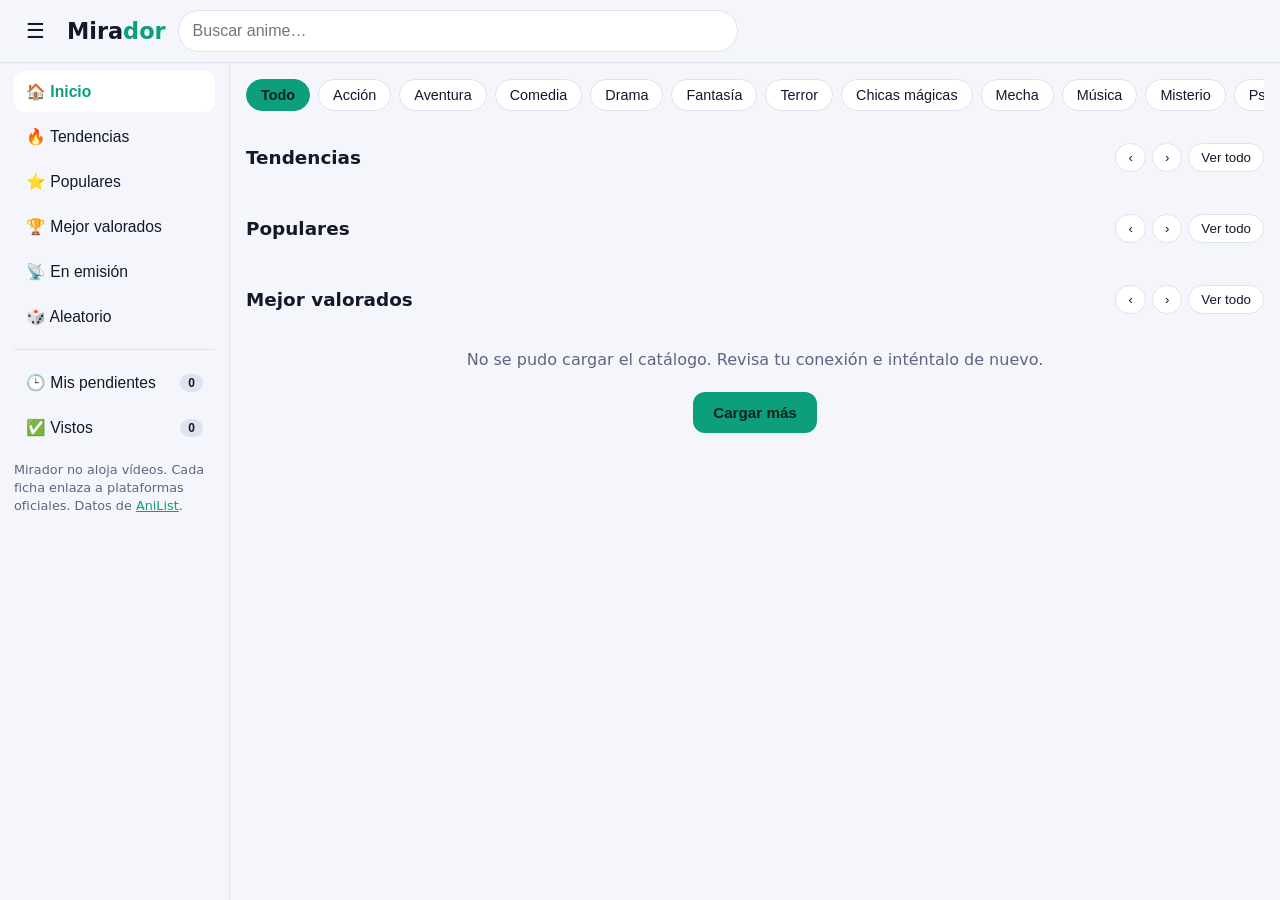
==== index.html @ 4ec0fd16 "Add files via upload" ====
<!doctype html>
<html lang="es">
<head>
<meta charset="utf-8">
<meta name="viewport" content="width=device-width, initial-scale=1">
<title>Mirador · Catálogo de anime</title>
<meta name="description" content="Descubre anime: tendencias, populares y mejor valorados, con enlaces a plataformas oficiales.">
<link rel="stylesheet" href="style.css">
</head>
<body>
<header class="top">
  <button class="icon" id="menu" aria-label="Menú">☰</button>
  <a href="#" class="logo" id="logo">Mira<span>dor</span></a>
  <form id="search-form" class="search" role="search">
    <input id="q" type="search" placeholder="Buscar anime…" autocomplete="off" aria-label="Buscar anime">
  </form>
</header>

<aside id="side" class="side">
  <nav>
    <button data-view="home" class="active">🏠 Inicio</button>
    <button data-view="trending">🔥 Tendencias</button>
    <button data-view="popular">⭐ Populares</button>
    <button data-view="top">🏆 Mejor valorados</button>
    <button data-view="airing">📡 En emisión</button>
    <button data-view="random">🎲 Aleatorio</button>
    <hr>
    <button data-view="pend">🕒 Mis pendientes <b id="n-pend">0</b></button>
    <button data-view="visto">✅ Vistos <b id="n-visto">0</b></button>
  </nav>
  <p class="note">Mirador no aloja vídeos. Cada ficha enlaza a plataformas oficiales. Datos de <a href="https://anilist.co" target="_blank" rel="noopener noreferrer">AniList</a>.</p>
</aside>

<main>
  <div class="chips" id="chips"></div>
  <h1 id="title" class="sr">Inicio</h1>
  <div id="content"></div>
  <p id="msg" class="msg" role="status"></p>
  <button id="more" class="btn" hidden>Cargar más</button>
</main>

<div id="modal" class="modal" hidden>
  <div class="sheet" role="dialog" aria-modal="true" aria-labelledby="m-title">
    <button class="icon close" id="close" aria-label="Cerrar">✕</button>
    <img id="m-img" alt="">
    <div class="m-body">
      <h2 id="m-title"></h2>
      <p class="meta" id="m-meta"></p>
      <div class="tags" id="m-tags"></div>
      <p id="m-desc" class="desc"></p>
      <div class="actions">
        <button class="btn" id="b-pend"></button>
        <button class="btn alt" id="b-visto"></button>
      </div>
      <h3>Dónde verlo (oficial)</h3>
      <div class="links" id="m-links"></div>
    </div>
  </div>
</div>

<script src="app.js"></script>
</body>
</html>
---- style.css ----
:root{--bg:#0f1420;--panel:#171e2e;--line:#27324a;--text:#eef2f9;--muted:#93a1ba;--acc:#3ddbb0;--acc2:#ffb347;--r:14px}
@media (prefers-color-scheme:light){:root{--bg:#f4f6fb;--panel:#fff;--line:#dde3ef;--text:#14192a;--muted:#5b6780;--acc:#0d9f7c;--acc2:#c76f00}}
*{box-sizing:border-box}
html,body{margin:0;background:var(--bg);color:var(--text);font-family:Inter,system-ui,-apple-system,'Segoe UI',sans-serif}
a{color:var(--acc)}
.sr{position:absolute;left:-9999px}
.top{position:sticky;top:0;z-index:20;display:flex;align-items:center;gap:12px;padding:10px 16px;background:var(--bg);border-bottom:1px solid var(--line)}
.logo{font-weight:800;font-size:1.4rem;text-decoration:none;color:var(--text)}.logo span{color:var(--acc)}
.search{flex:1;max-width:560px}
.search input{width:100%;padding:11px 14px;border-radius:999px;border:1px solid var(--line);background:var(--panel);color:var(--text);font-size:1rem}
.search input:focus{outline:2px solid var(--acc)}
.icon{background:none;border:0;color:var(--text);font-size:1.3rem;cursor:pointer;padding:6px 10px;border-radius:8px}
.icon:hover{background:var(--panel)}
.side{position:fixed;top:57px;bottom:0;left:0;width:230px;padding:14px;background:var(--bg);border-right:1px solid var(--line);overflow:auto;transform:translateX(-100%);transition:transform .2s;z-index:15}
.side.open{transform:none}
.side nav{display:flex;flex-direction:column;gap:4px}
.side button{display:flex;justify-content:space-between;align-items:center;text-align:left;padding:11px 12px;border:0;border-radius:10px;background:none;color:var(--text);font-size:.98rem;cursor:pointer}
.side button:hover{background:var(--panel)}
.side button.active{background:var(--panel);color:var(--acc);font-weight:700}
.side b{font-size:.75rem;background:var(--line);padding:2px 8px;border-radius:999px}
.side hr{border:0;border-top:1px solid var(--line);width:100%}
.note{color:var(--muted);font-size:.8rem;line-height:1.4}
main{padding:16px;max-width:1500px;margin:auto}
@media(min-width:1000px){.side{transform:none}main{margin-left:230px;max-width:none}}
.chips{display:flex;gap:8px;overflow-x:auto;padding-bottom:10px;scrollbar-width:thin}
.chip{flex:none;padding:7px 14px;border-radius:999px;border:1px solid var(--line);background:var(--panel);color:var(--text);cursor:pointer;font-size:.9rem}
.chip.on{background:var(--acc);color:#04241b;border-color:var(--acc);font-weight:700}
.row-head{display:flex;align-items:center;justify-content:space-between;margin:22px 0 10px}
.row-head h2{margin:0;font-size:1.15rem}
.row-head .nav{display:flex;gap:6px}
.row-head .nav button,.row-head .all{border:1px solid var(--line);background:var(--panel);color:var(--text);border-radius:999px;padding:6px 12px;cursor:pointer}
.row{display:flex;gap:14px;overflow-x:auto;scroll-behavior:smooth;padding-bottom:10px;scrollbar-width:none}
.row::-webkit-scrollbar{display:none}
.grid{display:grid;grid-template-columns:repeat(auto-fill,minmax(150px,1fr));gap:16px;margin-top:14px}
.card{flex:none;width:160px;background:none;border:0;padding:0;color:var(--text);text-align:left;cursor:pointer}
.grid .card{width:auto}
.card .poster{position:relative;aspect-ratio:2/3;border-radius:var(--r);overflow:hidden;background:var(--panel)}
.card img{width:100%;height:100%;object-fit:cover;display:block;transition:transform .2s}
.card:hover img,.card:focus-visible img{transform:scale(1.05)}
.card:focus-visible{outline:2px solid var(--acc);outline-offset:3px;border-radius:var(--r)}
.badge{position:absolute;top:8px;left:8px;background:rgba(0,0,0,.72);color:#ffd36b;font-size:.8rem;font-weight:700;padding:3px 8px;border-radius:8px}
.card .name{margin:8px 2px 0;font-size:.9rem;line-height:1.25;display:-webkit-box;-webkit-line-clamp:2;-webkit-box-orient:vertical;overflow:hidden}
.skeleton .poster{animation:pulse 1.2s infinite}
@keyframes pulse{50%{opacity:.45}}
@media(prefers-reduced-motion:reduce){.skeleton .poster{animation:none}.card img{transition:none}}
.msg{color:var(--muted);text-align:center;min-height:1.4em}
.btn{padding:12px 20px;border:0;border-radius:12px;background:var(--acc);color:#04241b;font-weight:700;font-size:.95rem;cursor:pointer}
.btn.alt{background:var(--panel);color:var(--text);border:1px solid var(--line)}
.btn.on{background:var(--acc2);color:#2a1800;border-color:var(--acc2)}
#more{display:block;margin:20px auto}
.modal{position:fixed;inset:0;z-index:50;background:rgba(0,0,0,.7);display:flex;align-items:center;justify-content:center;padding:14px}
.modal[hidden]{display:none}
.sheet{position:relative;display:flex;gap:20px;max-width:880px;width:100%;max-height:92vh;overflow:auto;background:var(--bg);border:1px solid var(--line);border-radius:18px;padding:20px}
.sheet img{width:230px;max-width:35%;align-self:flex-start;border-radius:var(--r)}
.close{position:absolute;top:8px;right:8px}
.m-body h2{margin:0 36px 6px 0}.m-body h3{margin:18px 0 8px;font-size:1rem}
.meta{color:var(--muted);margin:0 0 10px}
.tags{display:flex;flex-wrap:wrap;gap:6px;margin-bottom:12px}
.tags span{font-size:.8rem;border:1px solid var(--line);padding:3px 10px;border-radius:999px;background:var(--panel)}
.desc{line-height:1.55;white-space:pre-line}
.actions{display:flex;gap:10px;flex-wrap:wrap;margin-top:14px}
.links{display:flex;gap:8px;flex-wrap:wrap}
.links a{padding:9px 14px;border:1px solid var(--line);border-radius:10px;text-decoration:none;background:var(--panel)}
@media(max-width:640px){.sheet{flex-direction:column}.sheet img{width:160px;max-width:60%}}
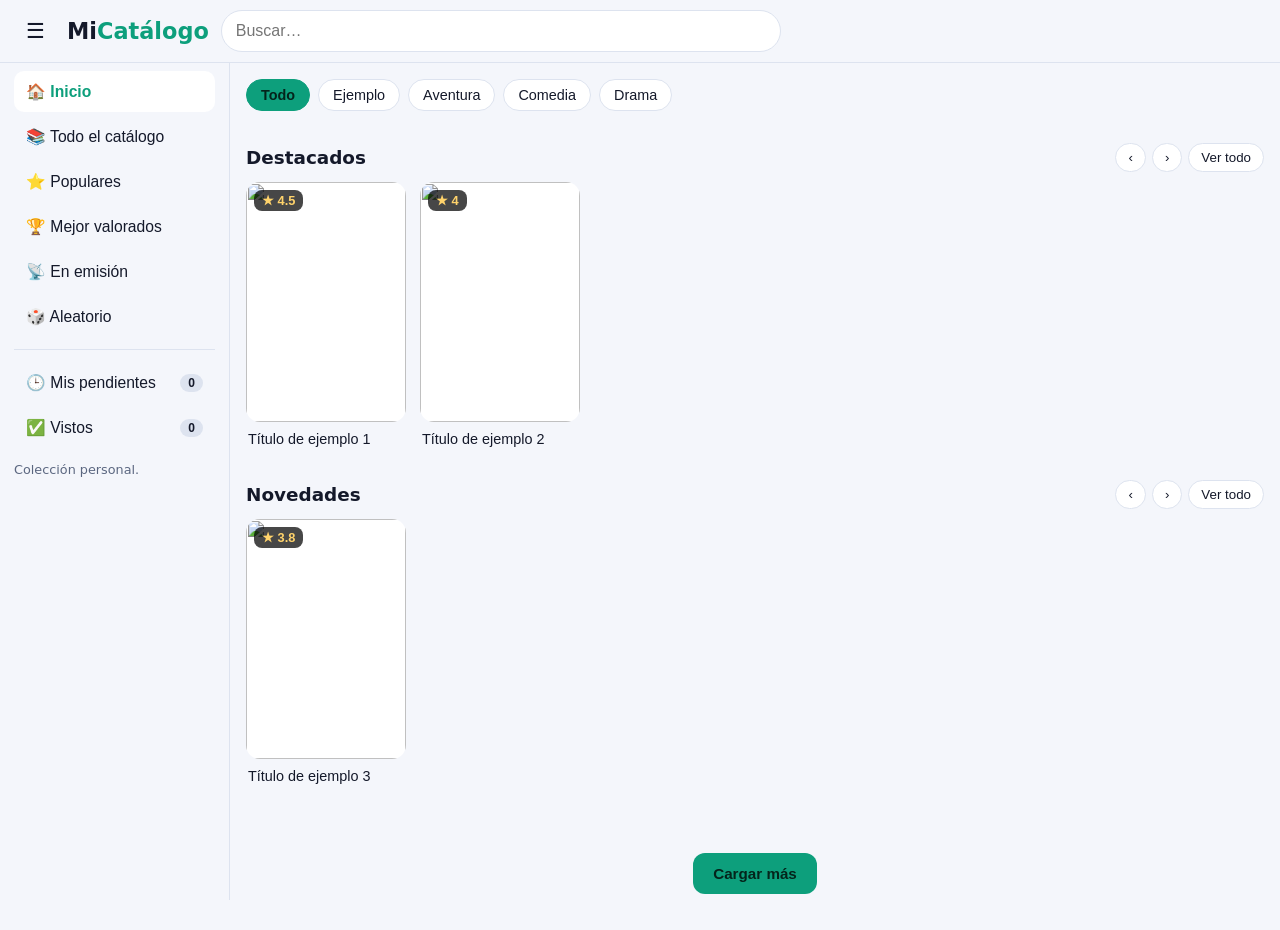
==== commit 20846cd9: "Add files via upload" ====
--- a/index.html
+++ b/index.html
@@ -28,7 +28,7 @@
     <button data-view="pend">🕒 Mis pendientes <b id="n-pend">0</b></button>
     <button data-view="visto">✅ Vistos <b id="n-visto">0</b></button>
   </nav>
-  <p class="note">Mirador no aloja vídeos. Cada ficha enlaza a plataformas oficiales. Datos de <a href="https://anilist.co" target="_blank" rel="noopener noreferrer">AniList</a>.</p>
+  <p class="note" id="note">Mirador no aloja vídeos. Cada ficha enlaza a plataformas oficiales. Datos de <a href="https://anilist.co" target="_blank" rel="noopener noreferrer">AniList</a>.</p>
 </aside>
 
 <main>
@@ -52,12 +52,13 @@
         <button class="btn" id="b-pend"></button>
         <button class="btn alt" id="b-visto"></button>
       </div>
-      <h3>Dónde verlo (oficial)</h3>
+      <h3 id="h-links">Dónde verlo (oficial)</h3>
       <div class="links" id="m-links"></div>
     </div>
   </div>
 </div>
 
+<script src="contenido.js"></script>
 <script src="app.js"></script>
 </body>
 </html>
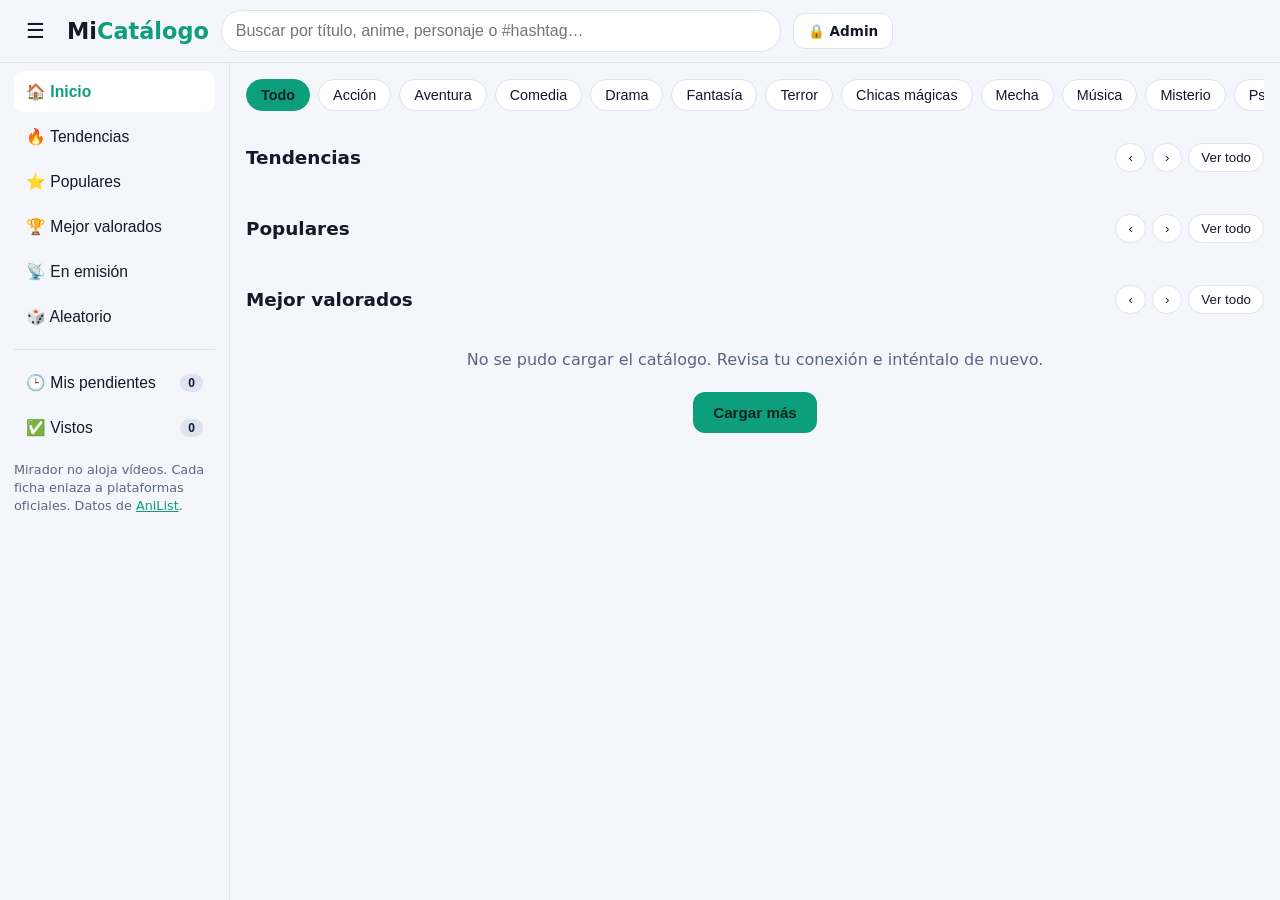
==== commit 726b56a2: "Add files via upload" ====
--- a/index.html
+++ b/index.html
@@ -14,6 +14,7 @@
   <form id="search-form" class="search" role="search">
     <input id="q" type="search" placeholder="Buscar anime…" autocomplete="off" aria-label="Buscar anime">
   </form>
+  <a class="btn alt adm-link" href="admin.html">🔒 Admin</a>
 </header>
 
 <aside id="side" class="side">
@@ -46,7 +47,9 @@
     <div class="m-body">
       <h2 id="m-title"></h2>
       <p class="meta" id="m-meta"></p>
+      <p class="meta" id="m-extra" hidden></p>
       <div class="tags" id="m-tags"></div>
+      <div class="tags" id="m-hash"></div>
       <p id="m-desc" class="desc"></p>
       <div class="actions">
         <button class="btn" id="b-pend"></button>
@@ -59,6 +62,15 @@
 </div>
 
 <script src="contenido.js"></script>
-<script src="app.js"></script>
+<script>
+// Carga los elementos subidos desde el panel admin (datos.json) y luego arranca la web
+fetch('datos.json?t=' + Date.now(), { cache: 'no-store' })
+  .then(function (r) { return r.ok ? r.json() : []; })
+  .catch(function () { return []; })
+  .then(function (d) {
+    window.CATALOGO = (window.CATALOGO || []).concat(Array.isArray(d) ? d : []);
+    var s = document.createElement('script'); s.src = 'app.js'; document.body.appendChild(s);
+  });
+</script>
 </body>
 </html>
--- a/style.css
+++ b/style.css
@@ -62,3 +62,6 @@
 .links{display:flex;gap:8px;flex-wrap:wrap}
 .links a{padding:9px 14px;border:1px solid var(--line);border-radius:10px;text-decoration:none;background:var(--panel)}
 @media(max-width:640px){.sheet{flex-direction:column}.sheet img{width:160px;max-width:60%}}
+.adm-link{text-decoration:none;padding:9px 14px;font-size:.85rem;white-space:nowrap}
+.tagbtn{border:1px solid var(--line);background:var(--panel);color:var(--acc);border-radius:999px;padding:4px 11px;font-size:.82rem;cursor:pointer}
+.tagbtn:hover{border-color:var(--acc)}
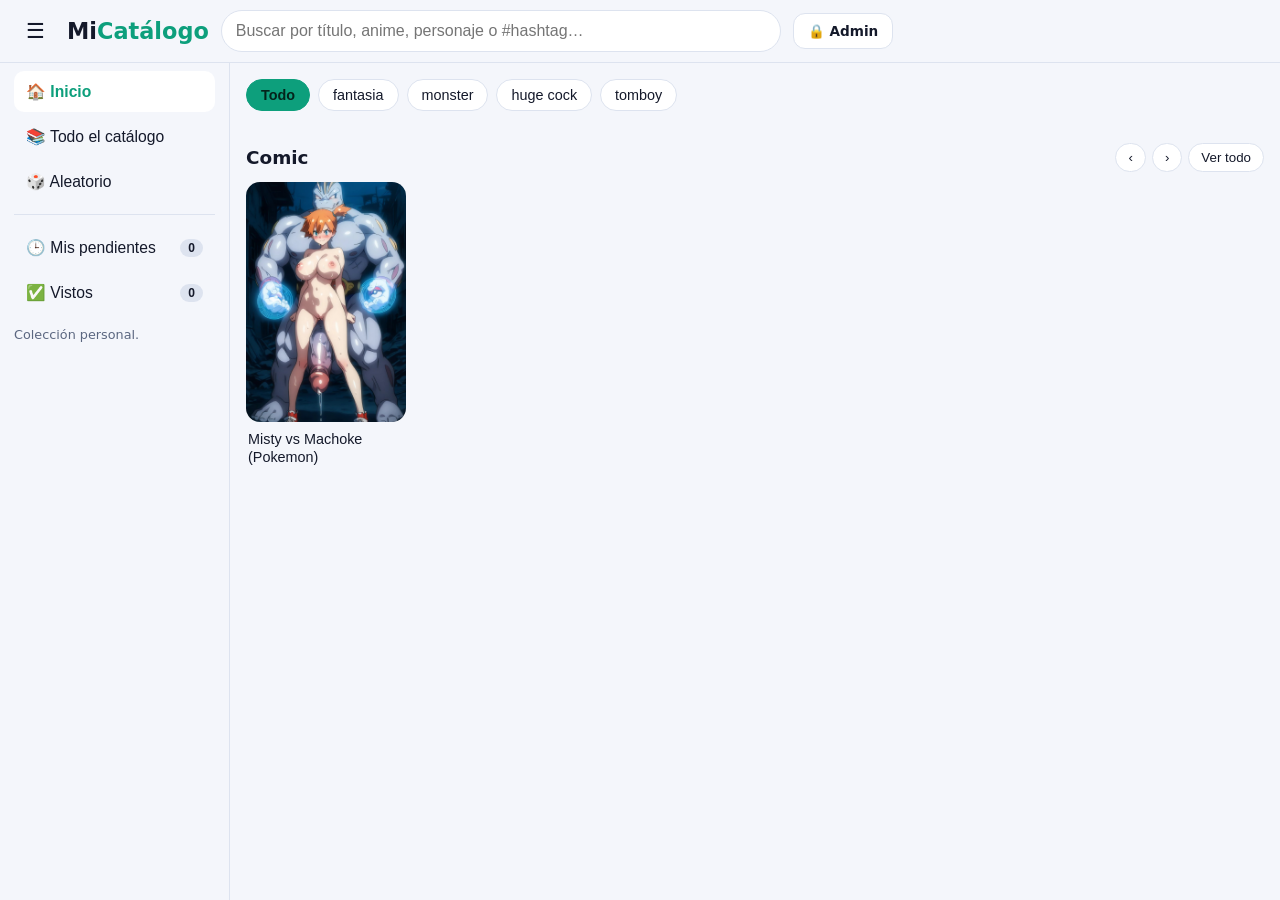
==== commit 6c98e9df: "Add files via upload" ====
--- a/index.html
+++ b/index.html
@@ -52,7 +52,8 @@
       <div class="tags" id="m-hash"></div>
       <p id="m-desc" class="desc"></p>
       <div class="actions">
-        <button class="btn" id="b-pend"></button>
+        <a class="btn" id="b-read" href="#" hidden>📖 Leer</a>
+        <button class="btn alt" id="b-pend"></button>
         <button class="btn alt" id="b-visto"></button>
       </div>
       <h3 id="h-links">Dónde verlo (oficial)</h3>
--- a/style.css
+++ b/style.css
@@ -65,3 +65,6 @@
 .adm-link{text-decoration:none;padding:9px 14px;font-size:.85rem;white-space:nowrap}
 .tagbtn{border:1px solid var(--line);background:var(--panel);color:var(--acc);border-radius:999px;padding:4px 11px;font-size:.82rem;cursor:pointer}
 .tagbtn:hover{border-color:var(--acc)}
+
+[hidden]{display:none!important}
+a.btn{text-decoration:none;display:inline-block}
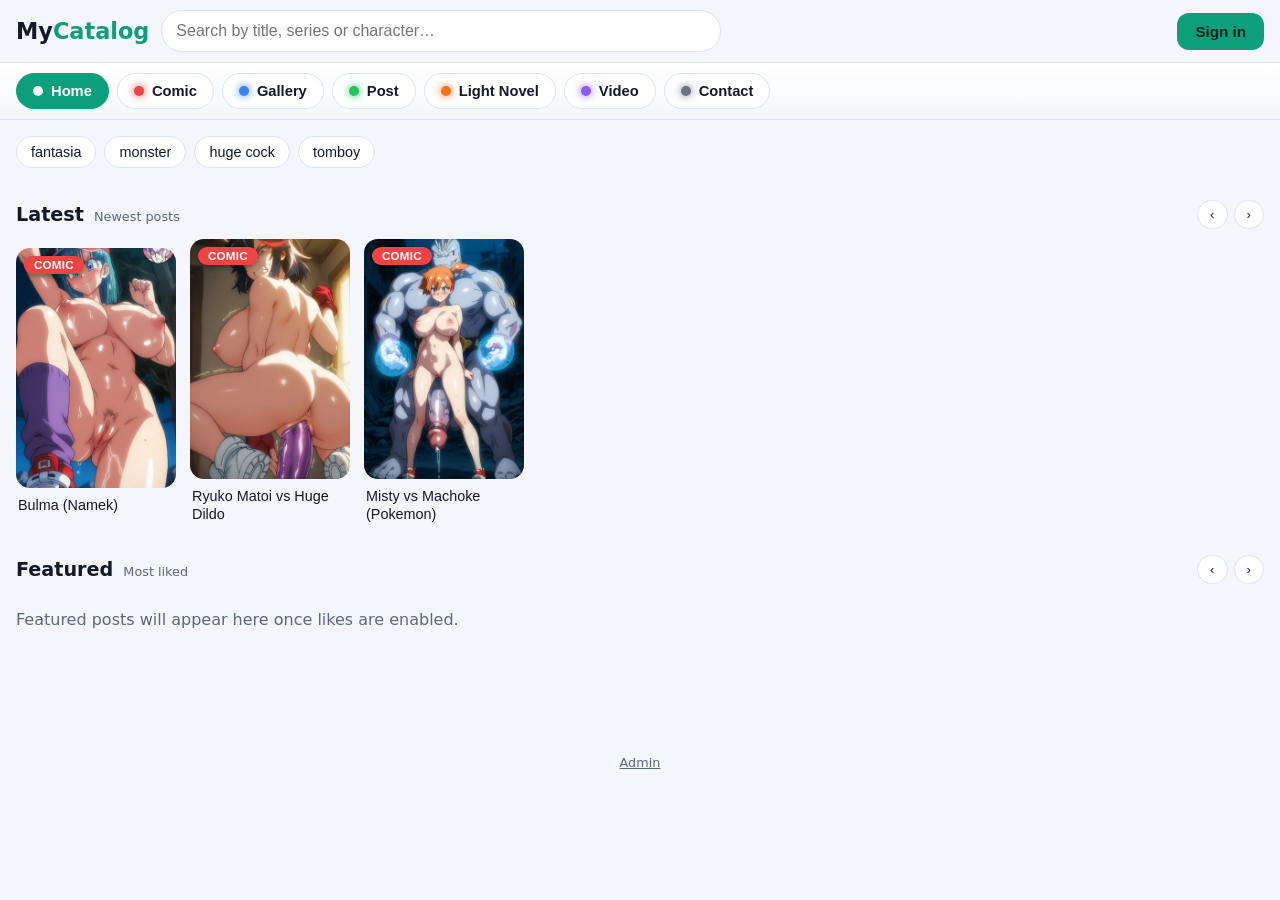
==== commit 108fdfde: "Add files via upload" ====
--- a/index.html
+++ b/index.html
@@ -1,77 +1,52 @@
 <!doctype html>
-<html lang="es">
+<html lang="en">
 <head>
 <meta charset="utf-8">
 <meta name="viewport" content="width=device-width, initial-scale=1">
-<title>Mirador · Catálogo de anime</title>
-<meta name="description" content="Descubre anime: tendencias, populares y mejor valorados, con enlaces a plataformas oficiales.">
+<title>My Catalog</title>
+<meta name="description" content="Comics, galleries, posts, light novels and videos.">
 <link rel="stylesheet" href="style.css">
 </head>
 <body>
 <header class="top">
-  <button class="icon" id="menu" aria-label="Menú">☰</button>
-  <a href="#" class="logo" id="logo">Mira<span>dor</span></a>
+  <a href="#" class="logo" id="logo">My<span>Catalog</span></a>
   <form id="search-form" class="search" role="search">
-    <input id="q" type="search" placeholder="Buscar anime…" autocomplete="off" aria-label="Buscar anime">
+    <input id="q" type="search" placeholder="Search…" autocomplete="off" aria-label="Search">
   </form>
-  <a class="btn alt adm-link" href="admin.html">🔒 Admin</a>
+  <div class="auth" id="auth"></div>
 </header>
 
-<aside id="side" class="side">
-  <nav>
-    <button data-view="home" class="active">🏠 Inicio</button>
-    <button data-view="trending">🔥 Tendencias</button>
-    <button data-view="popular">⭐ Populares</button>
-    <button data-view="top">🏆 Mejor valorados</button>
-    <button data-view="airing">📡 En emisión</button>
-    <button data-view="random">🎲 Aleatorio</button>
-    <hr>
-    <button data-view="pend">🕒 Mis pendientes <b id="n-pend">0</b></button>
-    <button data-view="visto">✅ Vistos <b id="n-visto">0</b></button>
-  </nav>
-  <p class="note" id="note">Mirador no aloja vídeos. Cada ficha enlaza a plataformas oficiales. Datos de <a href="https://anilist.co" target="_blank" rel="noopener noreferrer">AniList</a>.</p>
-</aside>
+<nav class="tabs" id="tabs" aria-label="Sections"></nav>
 
 <main>
-  <div class="chips" id="chips"></div>
-  <h1 id="title" class="sr">Inicio</h1>
+  <div class="chips" id="chips" aria-label="Genres"></div>
+  <h1 id="title" class="sr">Home</h1>
   <div id="content"></div>
   <p id="msg" class="msg" role="status"></p>
-  <button id="more" class="btn" hidden>Cargar más</button>
 </main>
+
+<footer class="foot"><a href="admin.html">Admin</a></footer>
 
 <div id="modal" class="modal" hidden>
   <div class="sheet" role="dialog" aria-modal="true" aria-labelledby="m-title">
-    <button class="icon close" id="close" aria-label="Cerrar">✕</button>
+    <button class="icon close" id="close" aria-label="Close">✕</button>
     <img id="m-img" alt="">
     <div class="m-body">
+      <span id="m-type"></span>
       <h2 id="m-title"></h2>
       <p class="meta" id="m-meta"></p>
-      <p class="meta" id="m-extra" hidden></p>
       <div class="tags" id="m-tags"></div>
-      <div class="tags" id="m-hash"></div>
       <p id="m-desc" class="desc"></p>
       <div class="actions">
-        <a class="btn" id="b-read" href="#" hidden>📖 Leer</a>
-        <button class="btn alt" id="b-pend"></button>
-        <button class="btn alt" id="b-visto"></button>
+        <a class="btn" id="b-read" href="#" hidden>📖 Read</a>
       </div>
-      <h3 id="h-links">Dónde verlo (oficial)</h3>
-      <div class="links" id="m-links"></div>
     </div>
   </div>
 </div>
 
 <script src="contenido.js"></script>
-<script>
-// Carga los elementos subidos desde el panel admin (datos.json) y luego arranca la web
-fetch('datos.json?t=' + Date.now(), { cache: 'no-store' })
-  .then(function (r) { return r.ok ? r.json() : []; })
-  .catch(function () { return []; })
-  .then(function (d) {
-    window.CATALOGO = (window.CATALOGO || []).concat(Array.isArray(d) ? d : []);
-    var s = document.createElement('script'); s.src = 'app.js'; document.body.appendChild(s);
-  });
-</script>
+<script src="data.js"></script>
+<script src="social.js"></script>
+<script src="app.js"></script>
 </body>
 </html>
--- a/style.css
+++ b/style.css
@@ -4,31 +4,49 @@
 html,body{margin:0;background:var(--bg);color:var(--text);font-family:Inter,system-ui,-apple-system,'Segoe UI',sans-serif}
 a{color:var(--acc)}
 .sr{position:absolute;left:-9999px}
-.top{position:sticky;top:0;z-index:20;display:flex;align-items:center;gap:12px;padding:10px 16px;background:var(--bg);border-bottom:1px solid var(--line)}
-.logo{font-weight:800;font-size:1.4rem;text-decoration:none;color:var(--text)}.logo span{color:var(--acc)}
-.search{flex:1;max-width:560px}
+[hidden]{display:none!important}
+.muted{color:var(--muted)}
+
+/* header */
+.top{position:sticky;top:0;z-index:30;display:flex;align-items:center;gap:12px;padding:10px 16px;background:var(--bg);border-bottom:1px solid var(--line)}
+.logo{font-weight:800;font-size:1.4rem;text-decoration:none;color:var(--text);white-space:nowrap}.logo span{color:var(--acc)}
+.search{flex:1;max-width:560px;min-width:0}
 .search input{width:100%;padding:11px 14px;border-radius:999px;border:1px solid var(--line);background:var(--panel);color:var(--text);font-size:1rem}
 .search input:focus{outline:2px solid var(--acc)}
+.auth{position:relative;margin-left:auto;flex:none}
 .icon{background:none;border:0;color:var(--text);font-size:1.3rem;cursor:pointer;padding:6px 10px;border-radius:8px}
 .icon:hover{background:var(--panel)}
-.side{position:fixed;top:57px;bottom:0;left:0;width:230px;padding:14px;background:var(--bg);border-right:1px solid var(--line);overflow:auto;transform:translateX(-100%);transition:transform .2s;z-index:15}
-.side.open{transform:none}
-.side nav{display:flex;flex-direction:column;gap:4px}
-.side button{display:flex;justify-content:space-between;align-items:center;text-align:left;padding:11px 12px;border:0;border-radius:10px;background:none;color:var(--text);font-size:.98rem;cursor:pointer}
-.side button:hover{background:var(--panel)}
-.side button.active{background:var(--panel);color:var(--acc);font-weight:700}
-.side b{font-size:.75rem;background:var(--line);padding:2px 8px;border-radius:999px}
-.side hr{border:0;border-top:1px solid var(--line);width:100%}
-.note{color:var(--muted);font-size:.8rem;line-height:1.4}
+
+/* buttons */
+.btn{padding:12px 20px;border:0;border-radius:12px;background:var(--acc);color:#04241b;font-weight:700;font-size:.95rem;cursor:pointer}
+.btn.alt{background:var(--panel);color:var(--text);border:1px solid var(--line)}
+.btn.on{background:var(--acc2);color:#2a1800;border-color:var(--acc2)}
+a.btn{text-decoration:none;display:inline-block}
+.adm-link{text-decoration:none;padding:9px 14px;font-size:.85rem;white-space:nowrap}
+.signin{padding:10px 18px}
+
+/* type tabs */
+.tabs{display:flex;gap:8px;overflow-x:auto;padding:10px 16px;border-bottom:1px solid var(--line);background:linear-gradient(180deg,var(--panel),var(--bg));scrollbar-width:none}
+.tabs::-webkit-scrollbar{display:none}
+.tab{--c:var(--acc);flex:none;display:flex;align-items:center;gap:8px;padding:9px 16px;border-radius:999px;border:1px solid var(--line);background:var(--panel);color:var(--text);font-weight:600;font-size:.92rem;cursor:pointer;transition:border-color .15s,transform .15s}
+.tab i{width:10px;height:10px;border-radius:50%;background:var(--c);box-shadow:0 0 8px var(--c)}
+.tab:hover{border-color:var(--c);transform:translateY(-1px)}
+.tab.on{background:var(--c);border-color:var(--c);color:#fff}
+.tab.on i{background:#fff;box-shadow:none}
+.badge-type{--c:#6b7280;display:inline-block;padding:3px 10px;border-radius:999px;background:var(--c);color:#fff;font-size:.72rem;font-weight:800;letter-spacing:.3px;text-transform:uppercase}
+.poster .badge-type{position:absolute;top:8px;left:8px;box-shadow:0 2px 6px #0006}
+
+/* layout */
 main{padding:16px;max-width:1500px;margin:auto}
-@media(min-width:1000px){.side{transform:none}main{margin-left:230px;max-width:none}}
 .chips{display:flex;gap:8px;overflow-x:auto;padding-bottom:10px;scrollbar-width:thin}
 .chip{flex:none;padding:7px 14px;border-radius:999px;border:1px solid var(--line);background:var(--panel);color:var(--text);cursor:pointer;font-size:.9rem}
 .chip.on{background:var(--acc);color:#04241b;border-color:var(--acc);font-weight:700}
+.sect-title{margin:18px 0 4px;font-size:1.3rem}
 .row-head{display:flex;align-items:center;justify-content:space-between;margin:22px 0 10px}
-.row-head h2{margin:0;font-size:1.15rem}
+.row-head h2{margin:0;font-size:1.2rem}
+.row-head .sub{margin-left:10px;font-size:.8rem;font-weight:500;color:var(--muted)}
 .row-head .nav{display:flex;gap:6px}
-.row-head .nav button,.row-head .all{border:1px solid var(--line);background:var(--panel);color:var(--text);border-radius:999px;padding:6px 12px;cursor:pointer}
+.row-head .nav button{border:1px solid var(--line);background:var(--panel);color:var(--text);border-radius:999px;padding:6px 12px;cursor:pointer}
 .row{display:flex;gap:14px;overflow-x:auto;scroll-behavior:smooth;padding-bottom:10px;scrollbar-width:none}
 .row::-webkit-scrollbar{display:none}
 .grid{display:grid;grid-template-columns:repeat(auto-fill,minmax(150px,1fr));gap:16px;margin-top:14px}
@@ -38,33 +56,55 @@
 .card img{width:100%;height:100%;object-fit:cover;display:block;transition:transform .2s}
 .card:hover img,.card:focus-visible img{transform:scale(1.05)}
 .card:focus-visible{outline:2px solid var(--acc);outline-offset:3px;border-radius:var(--r)}
-.badge{position:absolute;top:8px;left:8px;background:rgba(0,0,0,.72);color:#ffd36b;font-size:.8rem;font-weight:700;padding:3px 8px;border-radius:8px}
+.card .likes{position:absolute;left:8px;bottom:8px;background:rgba(0,0,0,.75);color:#ff8fa3;font-size:.8rem;font-weight:700;padding:3px 8px;border-radius:8px}
 .card .name{margin:8px 2px 0;font-size:.9rem;line-height:1.25;display:-webkit-box;-webkit-line-clamp:2;-webkit-box-orient:vertical;overflow:hidden}
 .skeleton .poster{animation:pulse 1.2s infinite}
 @keyframes pulse{50%{opacity:.45}}
-@media(prefers-reduced-motion:reduce){.skeleton .poster{animation:none}.card img{transition:none}}
+@media(prefers-reduced-motion:reduce){.skeleton .poster{animation:none}.card img,.tab{transition:none}}
 .msg{color:var(--muted);text-align:center;min-height:1.4em}
-.btn{padding:12px 20px;border:0;border-radius:12px;background:var(--acc);color:#04241b;font-weight:700;font-size:.95rem;cursor:pointer}
-.btn.alt{background:var(--panel);color:var(--text);border:1px solid var(--line)}
-.btn.on{background:var(--acc2);color:#2a1800;border-color:var(--acc2)}
-#more{display:block;margin:20px auto}
+.foot{text-align:center;padding:30px 16px;font-size:.8rem}
+.foot a{color:var(--muted)}
+
+/* post modal */
 .modal{position:fixed;inset:0;z-index:50;background:rgba(0,0,0,.7);display:flex;align-items:center;justify-content:center;padding:14px}
-.modal[hidden]{display:none}
 .sheet{position:relative;display:flex;gap:20px;max-width:880px;width:100%;max-height:92vh;overflow:auto;background:var(--bg);border:1px solid var(--line);border-radius:18px;padding:20px}
 .sheet img{width:230px;max-width:35%;align-self:flex-start;border-radius:var(--r)}
 .close{position:absolute;top:8px;right:8px}
-.m-body h2{margin:0 36px 6px 0}.m-body h3{margin:18px 0 8px;font-size:1rem}
-.meta{color:var(--muted);margin:0 0 10px}
+.m-body h2{margin:8px 36px 8px 0}
+.meta{color:var(--muted);margin:0 0 10px;line-height:1.7}
+.meta b{color:var(--text);font-weight:600}
+.xlink{color:var(--acc);cursor:pointer;text-decoration:none;border-bottom:1px dotted var(--acc)}
 .tags{display:flex;flex-wrap:wrap;gap:6px;margin-bottom:12px}
-.tags span{font-size:.8rem;border:1px solid var(--line);padding:3px 10px;border-radius:999px;background:var(--panel)}
+.tags a,.tags span{font-size:.82rem;border:1px solid var(--line);padding:4px 11px;border-radius:999px;background:var(--panel);color:var(--text);text-decoration:none}
+.tags a:hover{border-color:var(--acc);color:var(--acc)}
 .desc{line-height:1.55;white-space:pre-line}
 .actions{display:flex;gap:10px;flex-wrap:wrap;margin-top:14px}
-.links{display:flex;gap:8px;flex-wrap:wrap}
-.links a{padding:9px 14px;border:1px solid var(--line);border-radius:10px;text-decoration:none;background:var(--panel)}
 @media(max-width:640px){.sheet{flex-direction:column}.sheet img{width:160px;max-width:60%}}
-.adm-link{text-decoration:none;padding:9px 14px;font-size:.85rem;white-space:nowrap}
-.tagbtn{border:1px solid var(--line);background:var(--panel);color:var(--acc);border-radius:999px;padding:4px 11px;font-size:.82rem;cursor:pointer}
-.tagbtn:hover{border-color:var(--acc)}
 
-[hidden]{display:none!important}
-a.btn{text-decoration:none;display:inline-block}
+/* contact */
+.contact{max-width:640px;background:var(--panel);border:1px solid var(--line);border-radius:var(--r);padding:20px;margin:16px 0;line-height:1.6}
+.contact a{display:inline-block;margin:4px 10px 4px 0}
+
+/* sign-in popover, user menu, dialogs */
+.pop{position:absolute;right:0;top:calc(100% + 10px);width:310px;max-width:calc(100vw - 24px);background:var(--panel);border:1px solid var(--line);border-radius:14px;padding:16px;z-index:60;box-shadow:0 12px 40px #0008}
+.pop h3{margin:0 0 4px;font-size:1.05rem}
+.pop p{margin:0 0 6px;color:var(--muted);font-size:.85rem;line-height:1.4}
+.prov{display:flex;align-items:center;gap:12px;width:100%;padding:11px 12px;margin-top:8px;border-radius:12px;border:1px solid var(--line);background:var(--bg);color:var(--text);cursor:pointer;font-size:.95rem;font-weight:600}
+.prov:hover{border-color:var(--acc)}
+.prov:disabled{opacity:.5;cursor:not-allowed}
+.prov svg{width:22px;height:22px;flex:none}
+.pop .item{display:block;width:100%;text-align:left;padding:10px 12px;margin-top:6px;border-radius:10px;border:0;background:none;color:var(--text);cursor:pointer;font-size:.95rem}
+.pop .item:hover{background:var(--bg)}
+.userbtn{display:flex;align-items:center;gap:8px;padding:5px 12px 5px 5px;border-radius:999px;border:1px solid var(--line);background:var(--panel);color:var(--text);cursor:pointer;font-size:.9rem;max-width:200px}
+.userbtn .uname{overflow:hidden;text-overflow:ellipsis;white-space:nowrap}
+.avatar{display:inline-flex;align-items:center;justify-content:center;border-radius:50%;object-fit:cover;color:#fff;font-weight:700;flex:none}
+.ovl{position:fixed;inset:0;z-index:90;background:rgba(0,0,0,.72);display:flex;align-items:center;justify-content:center;padding:14px}
+.dlg{background:var(--bg);border:1px solid var(--line);border-radius:18px;padding:20px;width:min(430px,100%);max-height:92vh;overflow:auto}
+.dlg h3{margin:0 0 8px}
+.dlg .note{color:var(--muted);font-size:.85rem;line-height:1.45;margin:0 0 14px}
+.dlg label{display:block;font-size:.85rem;color:var(--muted);font-weight:600;margin:12px 0 5px}
+.dlg input[type=text]{width:100%;padding:11px 12px;border-radius:10px;border:1px solid var(--line);background:var(--panel);color:var(--text);font:inherit}
+.dlg .prow{display:flex;align-items:center;gap:14px}
+.dlg .btns{display:flex;gap:10px;margin-top:18px}
+.dlg .err{color:#ff6b6b;min-height:1.3em;font-size:.9rem;margin-top:8px}
+.toast{position:fixed;left:50%;bottom:24px;transform:translateX(-50%);background:#000d;color:#fff;padding:10px 16px;border-radius:12px;z-index:200;max-width:90vw;font-size:.92rem}
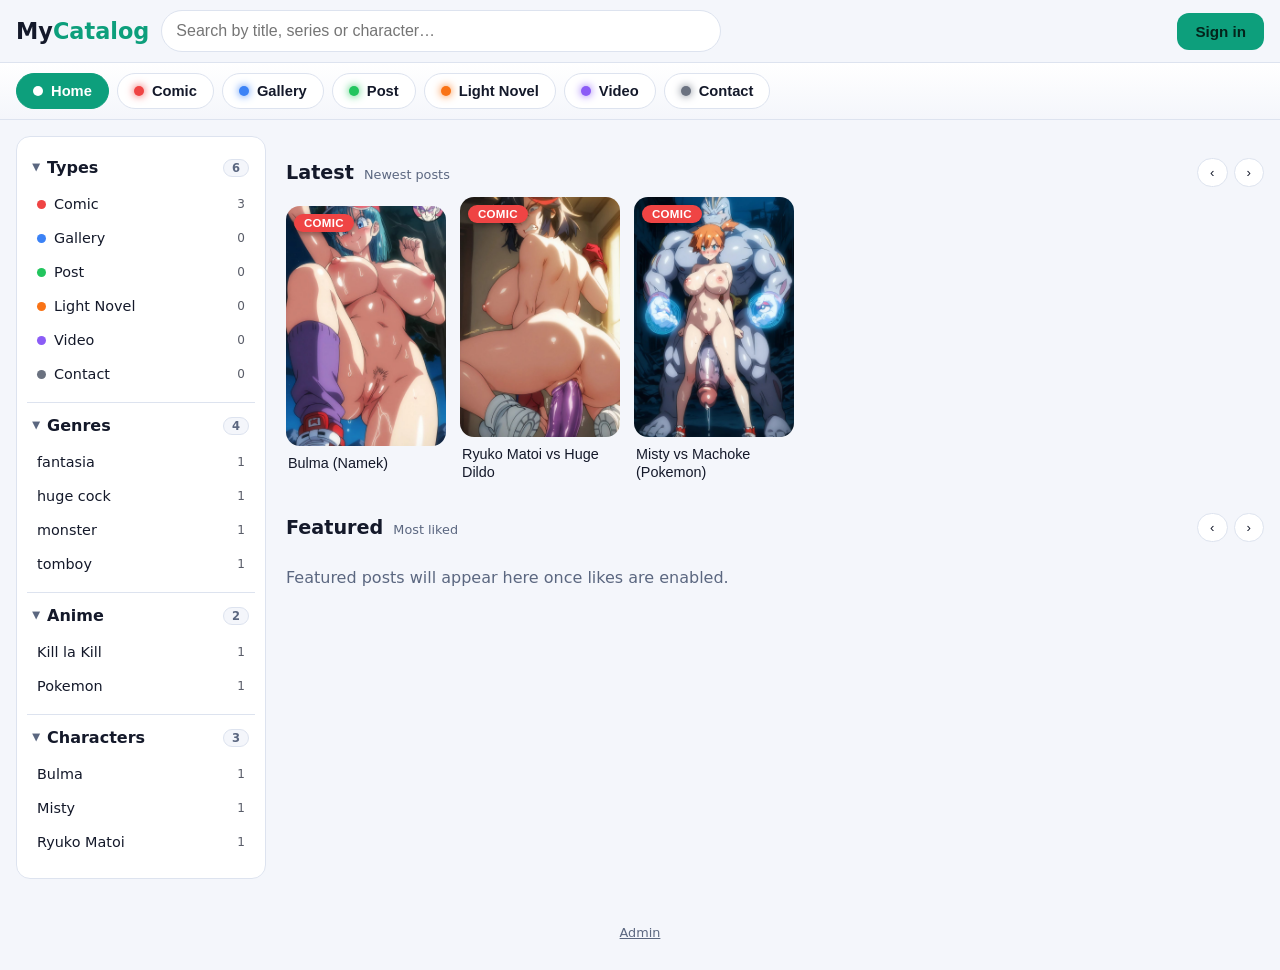
==== commit 3c798b97: "Add files via upload" ====
--- a/index.html
+++ b/index.html
@@ -9,6 +9,7 @@
 </head>
 <body>
 <header class="top">
+  <button class="icon menu-btn" id="menu" type="button" aria-label="Open menu">☰</button>
   <a href="#" class="logo" id="logo">My<span>Catalog</span></a>
   <form id="search-form" class="search" role="search">
     <input id="q" type="search" placeholder="Search…" autocomplete="off" aria-label="Search">
@@ -18,12 +19,20 @@
 
 <nav class="tabs" id="tabs" aria-label="Sections"></nav>
 
-<main>
-  <div class="chips" id="chips" aria-label="Genres"></div>
-  <h1 id="title" class="sr">Home</h1>
-  <div id="content"></div>
-  <p id="msg" class="msg" role="status"></p>
-</main>
+<div class="layout" id="layout">
+  <aside class="side" id="side" aria-label="Browse by type, genre, anime or character"></aside>
+
+  <main>
+    <h1 id="title" class="sr">Home</h1>
+    <div id="content"></div>
+    <p id="msg" class="msg" role="status"></p>
+  </main>
+
+  <aside class="notice" id="notice" hidden>
+    <a id="notice-link" href="#"><span id="notice-media"></span></a>
+  </aside>
+</div>
+<div class="backdrop" id="backdrop"></div>
 
 <footer class="foot"><a href="admin.html">Admin</a></footer>
 
--- a/style.css
+++ b/style.css
@@ -108,3 +108,58 @@
 .dlg .btns{display:flex;gap:10px;margin-top:18px}
 .dlg .err{color:#ff6b6b;min-height:1.3em;font-size:.9rem;margin-top:8px}
 .toast{position:fixed;left:50%;bottom:24px;transform:translateX(-50%);background:#000d;color:#fff;padding:10px 16px;border-radius:12px;z-index:200;max-width:90vw;font-size:.92rem}
+
+/* ===== page layout: sidebar (left) · content · notice (right) ===== */
+.layout{display:grid;gap:20px;align-items:start;max-width:1700px;margin:0 auto;padding:16px;grid-template-columns:250px minmax(0,1fr);grid-template-areas:"side main"}
+.layout.has-notice{grid-template-columns:250px minmax(0,1fr) 250px;grid-template-areas:"side main notice"}
+.layout main{grid-area:main;padding:0;max-width:none;margin:0;min-width:0}
+.side{grid-area:side;position:sticky;top:76px;max-height:calc(100vh - 92px);overflow:auto;background:var(--panel);border:1px solid var(--line);border-radius:var(--r);padding:8px 10px}
+.side-head{display:none}
+.sgroup{border-bottom:1px solid var(--line);padding:4px 0}
+.sgroup:last-child{border-bottom:0}
+.sgroup summary{cursor:pointer;font-weight:800;padding:9px 6px;list-style:none;display:flex;align-items:center;gap:6px}
+.sgroup summary::-webkit-details-marker{display:none}
+.sgroup summary::before{content:'▸';display:inline-block;transition:transform .15s;color:var(--muted)}
+.sgroup[open] summary::before{transform:rotate(90deg)}
+.sgroup .cnt{margin-left:auto;font-size:.72rem;font-weight:700;background:var(--bg);border:1px solid var(--line);border-radius:999px;padding:1px 8px;color:var(--muted)}
+.slist{max-height:250px;overflow:auto;display:flex;flex-direction:column;gap:2px;padding:2px 0 8px}
+.slist .empty{margin:6px;color:var(--muted);font-size:.85rem}
+.slink{display:flex;align-items:center;gap:8px;padding:8px 10px;border-radius:8px;color:var(--text);text-decoration:none;font-size:.9rem}
+.slink:hover{background:var(--bg)}
+.slink.on{background:var(--acc);color:#04241b;font-weight:700}
+.slink i{width:9px;height:9px;border-radius:50%;flex:none}
+.slink .lbl{flex:1;overflow:hidden;text-overflow:ellipsis;white-space:nowrap}
+.slink .n{font-size:.75rem;opacity:.7}
+.notice{grid-area:notice;position:sticky;top:76px;align-self:start}
+.notice a{display:block;border-radius:var(--r);overflow:hidden;border:1px solid var(--line);background:var(--panel);box-shadow:0 8px 24px #0004;transition:transform .15s}
+.notice a:hover{transform:translateY(-2px)}
+.notice img,.notice video{display:block;width:100%;aspect-ratio:9/16;object-fit:cover}
+.menu-btn{display:none}
+.backdrop{position:fixed;inset:0;background:rgba(0,0,0,.55);z-index:65;display:none}
+.top{flex-wrap:wrap}
+
+@media(max-width:1249px){
+  .layout.has-notice{grid-template-columns:250px minmax(0,1fr);grid-template-areas:"side notice" "side main"}
+  .notice{position:static;width:170px}
+}
+@media(max-width:999px){
+  .layout,.layout.has-notice{grid-template-columns:minmax(0,1fr);grid-template-areas:"notice" "main";padding:12px}
+  .menu-btn{display:inline-block}
+  .side{position:fixed;top:0;left:0;bottom:0;width:290px;max-width:86vw;max-height:none;border-radius:0;border-width:0 1px 0 0;z-index:70;transform:translateX(-105%);transition:transform .22s;padding:10px 12px}
+  body.side-open .side{transform:none}
+  body.side-open .backdrop{display:block}
+  .side-head{display:flex;justify-content:space-between;align-items:center;padding:4px 6px 10px}
+  .notice{width:150px}
+}
+@media(max-width:700px){
+  .search{order:5;flex-basis:100%;max-width:none}
+  .logo{font-size:1.2rem}
+  .userbtn .uname{display:none}.userbtn{padding:4px}
+  .signin{padding:9px 14px}
+  .tabs{padding:8px 12px}.tab{padding:8px 13px;font-size:.88rem}
+  .card{width:138px}
+  .grid{grid-template-columns:repeat(auto-fill,minmax(128px,1fr));gap:12px}
+  .sect-title{font-size:1.15rem}
+  .modal{padding:8px}.sheet{padding:14px;max-height:94vh}
+}
+@media(prefers-reduced-motion:reduce){.side,.notice a{transition:none}}
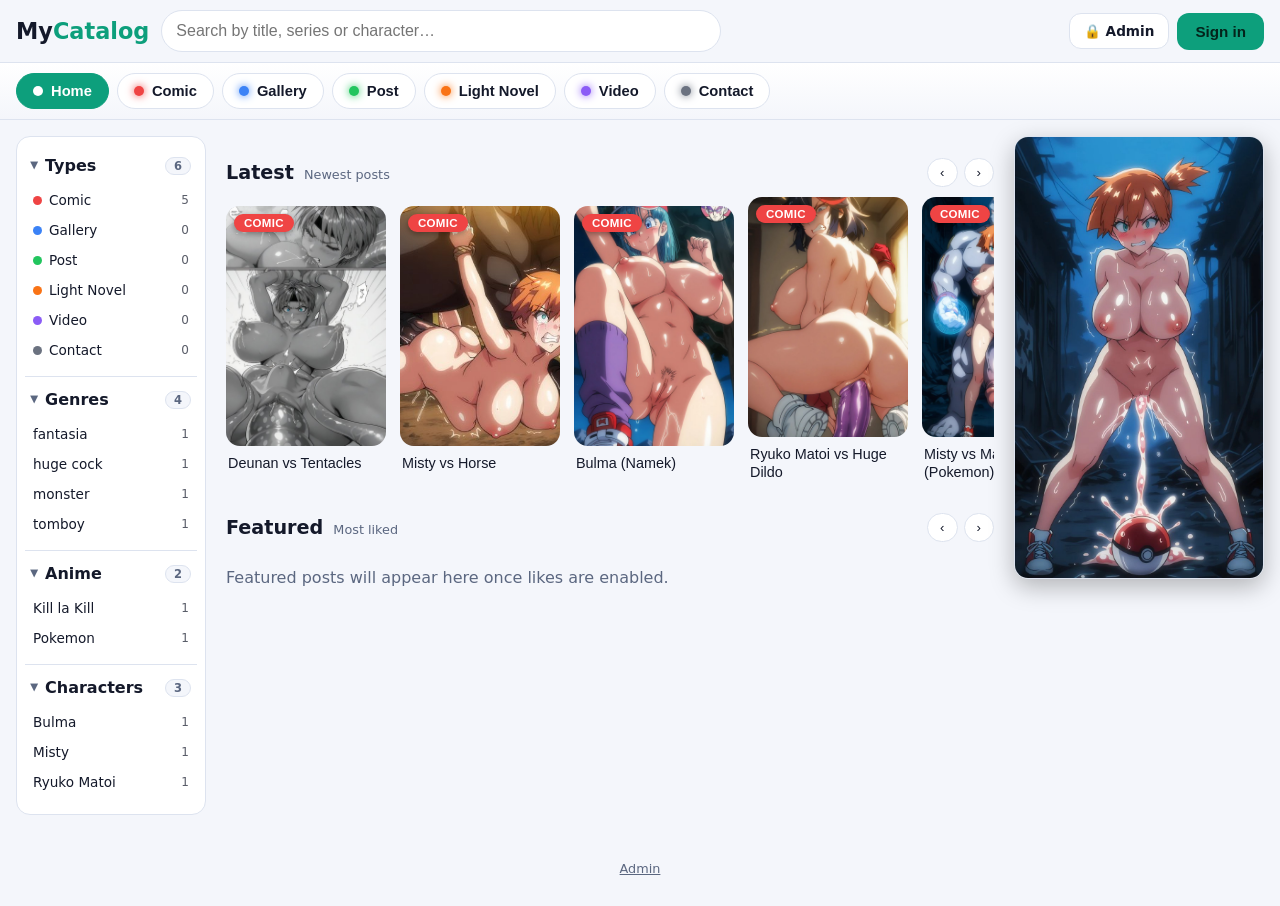
==== commit 00f7f692: "Add files via upload" ====
--- a/index.html
+++ b/index.html
@@ -14,7 +14,10 @@
   <form id="search-form" class="search" role="search">
     <input id="q" type="search" placeholder="Search…" autocomplete="off" aria-label="Search">
   </form>
-  <div class="auth" id="auth"></div>
+  <div class="hright">
+    <a class="btn alt adm-link" id="admin-link" href="admin.html" aria-label="Admin panel">🔒 <span>Admin</span></a>
+    <div class="auth" id="auth"></div>
+  </div>
 </header>
 
 <nav class="tabs" id="tabs" aria-label="Sections"></nav>
--- a/style.css
+++ b/style.css
@@ -110,10 +110,10 @@
 .toast{position:fixed;left:50%;bottom:24px;transform:translateX(-50%);background:#000d;color:#fff;padding:10px 16px;border-radius:12px;z-index:200;max-width:90vw;font-size:.92rem}
 
 /* ===== page layout: sidebar (left) · content · notice (right) ===== */
-.layout{display:grid;gap:20px;align-items:start;max-width:1700px;margin:0 auto;padding:16px;grid-template-columns:250px minmax(0,1fr);grid-template-areas:"side main"}
-.layout.has-notice{grid-template-columns:250px minmax(0,1fr) 250px;grid-template-areas:"side main notice"}
+.layout{display:grid;gap:20px;align-items:start;max-width:1700px;margin:0 auto;padding:16px;grid-template-columns:190px minmax(0,1fr);grid-template-areas:"side main"}
+.layout.has-notice{grid-template-columns:190px minmax(0,1fr) 250px;grid-template-areas:"side main notice"}
 .layout main{grid-area:main;padding:0;max-width:none;margin:0;min-width:0}
-.side{grid-area:side;position:sticky;top:76px;max-height:calc(100vh - 92px);overflow:auto;background:var(--panel);border:1px solid var(--line);border-radius:var(--r);padding:8px 10px}
+.side{grid-area:side;position:static;background:var(--panel);border:1px solid var(--line);border-radius:var(--r);padding:6px 8px}
 .side-head{display:none}
 .sgroup{border-bottom:1px solid var(--line);padding:4px 0}
 .sgroup:last-child{border-bottom:0}
@@ -122,9 +122,9 @@
 .sgroup summary::before{content:'▸';display:inline-block;transition:transform .15s;color:var(--muted)}
 .sgroup[open] summary::before{transform:rotate(90deg)}
 .sgroup .cnt{margin-left:auto;font-size:.72rem;font-weight:700;background:var(--bg);border:1px solid var(--line);border-radius:999px;padding:1px 8px;color:var(--muted)}
-.slist{max-height:250px;overflow:auto;display:flex;flex-direction:column;gap:2px;padding:2px 0 8px}
+.slist{display:flex;flex-direction:column;gap:2px;padding:2px 0 8px}
 .slist .empty{margin:6px;color:var(--muted);font-size:.85rem}
-.slink{display:flex;align-items:center;gap:8px;padding:8px 10px;border-radius:8px;color:var(--text);text-decoration:none;font-size:.9rem}
+.slink{display:flex;align-items:center;gap:7px;padding:6px 8px;border-radius:8px;color:var(--text);text-decoration:none;font-size:.85rem}
 .slink:hover{background:var(--bg)}
 .slink.on{background:var(--acc);color:#04241b;font-weight:700}
 .slink i{width:9px;height:9px;border-radius:50%;flex:none}
@@ -139,13 +139,13 @@
 .top{flex-wrap:wrap}
 
 @media(max-width:1249px){
-  .layout.has-notice{grid-template-columns:250px minmax(0,1fr);grid-template-areas:"side notice" "side main"}
+  .layout.has-notice{grid-template-columns:190px minmax(0,1fr);grid-template-areas:"side notice" "side main"}
   .notice{position:static;width:170px}
 }
 @media(max-width:999px){
   .layout,.layout.has-notice{grid-template-columns:minmax(0,1fr);grid-template-areas:"notice" "main";padding:12px}
   .menu-btn{display:inline-block}
-  .side{position:fixed;top:0;left:0;bottom:0;width:290px;max-width:86vw;max-height:none;border-radius:0;border-width:0 1px 0 0;z-index:70;transform:translateX(-105%);transition:transform .22s;padding:10px 12px}
+  .side{position:fixed;top:0;left:0;bottom:0;width:260px;max-width:86vw;overflow-y:auto;scrollbar-width:none;border-radius:0;border-width:0 1px 0 0;z-index:70;transform:translateX(-105%);transition:transform .22s;padding:10px 12px}
   body.side-open .side{transform:none}
   body.side-open .backdrop{display:block}
   .side-head{display:flex;justify-content:space-between;align-items:center;padding:4px 6px 10px}
@@ -163,3 +163,11 @@
   .modal{padding:8px}.sheet{padding:14px;max-height:94vh}
 }
 @media(prefers-reduced-motion:reduce){.side,.notice a{transition:none}}
+
+.smore{display:block;width:100%;margin:2px 0 6px;padding:6px 8px;border:0;border-radius:8px;background:none;color:var(--acc);font-size:.8rem;font-weight:700;text-align:left;cursor:pointer}
+.smore:hover{background:var(--bg)}
+.side::-webkit-scrollbar{display:none}
+
+.hright{display:flex;align-items:center;gap:8px;margin-left:auto;flex:none}
+.hright .auth{margin-left:0}
+@media(max-width:700px){.adm-link span{display:none}.adm-link{padding:9px 12px}}
